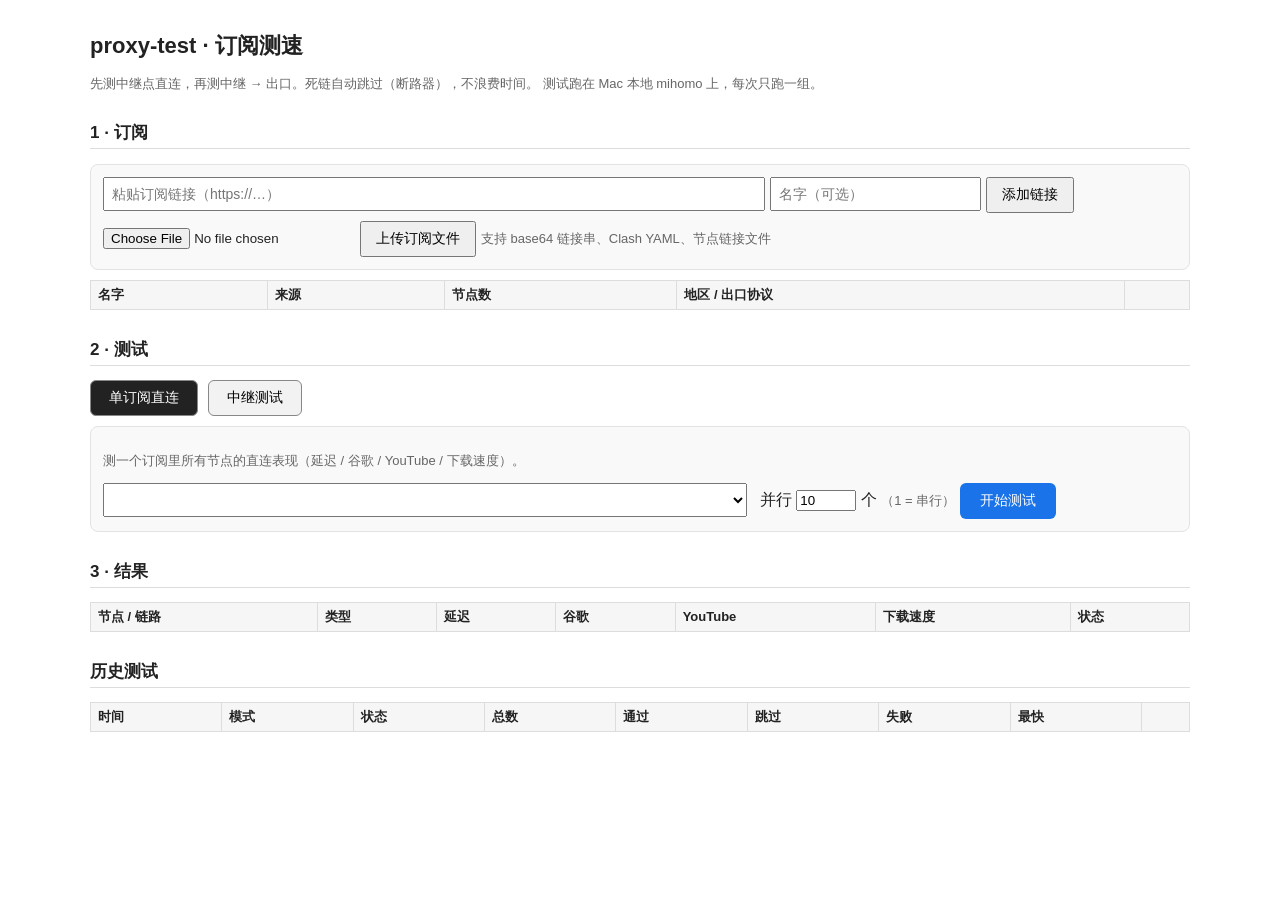
==== proxy-test/static/index.html @ 6a6d6e34 "Initial monorepo: Mac services, source only" ====
<!DOCTYPE html>
<html lang="zh-CN">
<head>
<meta charset="utf-8">
<meta name="viewport" content="width=device-width, initial-scale=1">
<title>proxy-test · 订阅测速</title>
<style>
  body { font-family: -apple-system, "PingFang SC", "Microsoft YaHei", sans-serif;
         max-width: 1100px; margin: 0 auto; padding: 16px; color: #222; }
  h1 { font-size: 22px; } h2 { font-size: 17px; margin-top: 28px;
         border-bottom: 1px solid #ddd; padding-bottom: 4px; }
  .tabs button { padding: 8px 18px; margin-right: 6px; cursor: pointer;
    border: 1px solid #888; background: #f2f2f2; border-radius: 6px; }
  .tabs button.active { background: #222; color: #fff; }
  input[type=text], select { padding: 7px; font-size: 14px; }
  button { padding: 7px 14px; font-size: 14px; cursor: pointer; }
  button.primary { background: #1a73e8; color: #fff; border: none;
    border-radius: 6px; padding: 9px 20px; }
  button:disabled { opacity: .5; cursor: default; }
  table { border-collapse: collapse; width: 100%; font-size: 13px; }
  th, td { border: 1px solid #ddd; padding: 5px 7px; text-align: left; }
  th { background: #f6f6f6; }
  .ok { color: #0a7d1e; } .bad { color: #c00; } .skip { color: #888; }
  .card { background: #f9f9f9; border: 1px solid #e3e3e3; border-radius: 8px;
    padding: 12px; margin: 10px 0; }
  .muted { color: #666; font-size: 13px; }
  #progress { font-size: 14px; }
  .bar { height: 10px; background: #eee; border-radius: 5px; overflow: hidden; }
  .bar > div { height: 100%; background: #1a73e8; width: 0%; }
</style>
</head>
<body>
<h1>proxy-test · 订阅测速</h1>
<p class="muted">先测中继点直连，再测中继 → 出口。死链自动跳过（断路器），不浪费时间。
测试跑在 Mac 本地 mihomo 上，每次只跑一组。</p>

<h2>1 · 订阅</h2>
<div class="card">
  <div>
    <input type="text" id="subUrl" placeholder="粘贴订阅链接（https://…）" style="width:60%">
    <input type="text" id="subName" placeholder="名字（可选）" style="width:18%">
    <button id="addUrlBtn">添加链接</button>
  </div>
  <div style="margin-top:8px">
    <input type="file" id="subFile">
    <button id="uploadBtn">上传订阅文件</button>
    <span class="muted">支持 base64 链接串、Clash YAML、节点链接文件</span>
  </div>
  <div id="subMsg" class="muted"></div>
</div>
<table id="subTable">
  <thead><tr><th>名字</th><th>来源</th><th>节点数</th><th>地区 / 出口协议</th><th></th></tr></thead>
  <tbody></tbody>
</table>

<h2>2 · 测试</h2>
<div class="tabs">
  <button id="tabSingle" class="active">单订阅直连</button>
  <button id="tabRelay">中继测试</button>
</div>
<div class="card" id="singlePanel">
  <p class="muted">测一个订阅里所有节点的直连表现（延迟 / 谷歌 / YouTube / 下载速度）。</p>
  <select id="singleSub" style="width:60%"></select>
  <label style="margin-left:8px">并行 <input id="workers" type="number" value="10" min="1" max="20" style="width:52px"> 个
  <span class="muted">（1 = 串行）</span></label>
  <button class="primary" id="startSingleBtn">开始测试</button>
</div>
<div class="card" id="relayPanel" style="display:none">
  <p class="muted">中继订阅提供中继节点（按地区取一个），出口订阅提供出口节点（全部协议都测）。
  先测直连，再测中继链；死的中继/出口会自动跳过它所有的链。</p>
  <label>中继订阅 <select id="relaySub" style="width:38%"></select></label>
  <label style="margin-left:12px">出口订阅 <select id="exitSub" style="width:38%"></select></label>
  <button class="primary" id="startRelayBtn">开始测试</button>
</div>
<div id="progress"></div>

<h2>3 · 结果</h2>
<div id="summary" class="muted"></div>
<div id="compare"></div>
<table id="resTable">
  <thead><tr><th>节点 / 链路</th><th>类型</th><th>延迟</th><th>谷歌</th>
  <th>YouTube</th><th>下载速度</th><th>状态</th></tr></thead>
  <tbody></tbody>
</table>

<h2>历史测试</h2>
<table id="histTable">
  <thead><tr><th>时间</th><th>模式</th><th>状态</th><th>总数</th><th>通过</th><th>跳过</th><th>失败</th><th>最快</th><th></th></tr></thead>
  <tbody></tbody>
</table>

<script>
const $ = id => document.getElementById(id);
let subs = [];
let pollTimer = null;
let mode = "single";

function fmtSpeed(bps) {
  if (bps == null) return "—";
  if (bps >= 1048576) return (bps/1048576).toFixed(2) + " MB/s";
  if (bps >= 1024) return (bps/1024).toFixed(0) + " KB/s";
  return bps + " B/s";
}
function cell(m) {
  if (!m) return "—";
  if (m.status === "skipped") return '<span class="skip">跳过</span>';
  if (m.code == null || m.code === 0) return '<span class="bad">失败</span>';
  return m.code + " · " + (m.time_s != null ? m.time_s.toFixed(2) + "s" : "");
}
function esc(s){ return String(s==null?"":s).replace(/&/g,"&amp;").replace(/</g,"&lt;"); }

async function api(path, opts) {
  const r = await fetch(path, opts);
  const t = await r.json().catch(()=>({}));
  if (!r.ok) throw new Error(t.detail || ("HTTP " + r.status));
  return t;
}

async function refreshSubs() {
  subs = await api("/api/subscriptions");
  const tb = $("subTable").querySelector("tbody");
  tb.innerHTML = subs.map(s => {
    const detail = (s.regions||[]).join(" ") +
      (s.servers ? " | " + Object.entries(s.servers).map(([k,v])=>k+"["+v.join(",")+"]").join(" ") : "");
    return `<tr><td>${esc(s.name)}</td><td class="muted">${esc(s.source)}</td>
      <td>${s.node_count}</td><td class="muted">${esc(detail)}</td>
      <td><button onclick="delSub('${s.id}')">删除</button></td></tr>`;
  }).join("");
  const opts = subs.map(s => `<option value="${s.id}">${esc(s.name)} (${s.node_count}节点)</option>`).join("");
  $("singleSub").innerHTML = opts;
  $("relaySub").innerHTML = opts;
  $("exitSub").innerHTML = opts;
}
async function delSub(id) {
  if (!confirm("删除这个订阅？")) return;
  await api("/api/subscriptions/" + id, {method: "DELETE"});
  refreshSubs();
}
$("addUrlBtn").onclick = async () => {
  const url = $("subUrl").value.trim();
  if (!url) return;
  $("subMsg").textContent = "拉取中…";
  try {
    const r = await api("/api/subscriptions", {method: "POST",
      headers: {"Content-Type": "application/json"},
      body: JSON.stringify({url, name: $("subName").value.trim()})});
    $("subMsg").textContent = "已添加：" + r.name + "（" + r.node_count + " 节点）";
    $("subUrl").value = ""; $("subName").value = "";
    refreshSubs();
  } catch(e) { $("subMsg").textContent = "失败：" + e.message; }
};
$("uploadBtn").onclick = async () => {
  const f = $("subFile").files[0];
  if (!f) return;
  const fd = new FormData();
  fd.append("file", f);
  $("subMsg").textContent = "上传解析中…";
  try {
    const r = await api("/api/subscriptions", {method: "POST", body: fd});
    $("subMsg").textContent = "已添加：" + r.name + "（" + r.node_count + " 节点）";
    $("subFile").value = "";
    refreshSubs();
  } catch(e) { $("subMsg").textContent = "失败：" + e.message; }
};

function setMode(m) {
  mode = m;
  $("tabSingle").classList.toggle("active", m === "single");
  $("tabRelay").classList.toggle("active", m === "relay");
  $("singlePanel").style.display = m === "single" ? "" : "none";
  $("relayPanel").style.display = m === "relay" ? "" : "none";
}
$("tabSingle").onclick = () => setMode("single");
$("tabRelay").onclick = () => setMode("relay");

async function startTest(body) {
  try {
    const r = await api("/api/test/start", {method: "POST",
      headers: {"Content-Type": "application/json"},
      body: JSON.stringify(body)});
    $("progress").innerHTML = "测试已启动…";
    poll(r.test_id);
  } catch(e) { alert("启动失败：" + e.message); }
}
$("startSingleBtn").onclick = () => {
  const id = $("singleSub").value;
  if (!id) return alert("先添加一个订阅");
  const w = Math.max(1, Math.min(20, parseInt($("workers").value || "10", 10) || 10));
  startTest({mode: "single", sub_id: id, workers: w});
};
$("startRelayBtn").onclick = () => {
  const a = $("relaySub").value, b = $("exitSub").value;
  if (!a || !b) return alert("先选两个订阅");
  startTest({mode: "relay", relay_sub_id: a, exit_sub_id: b});
};

function poll(id) {
  clearInterval(pollTimer);
  pollTimer = setInterval(async () => {
    try {
      const run = await api("/api/test/" + id);
      renderRun(run);
      if (run.status === "done" || run.status === "error") {
        clearInterval(pollTimer);
        refreshHist();
      }
    } catch(e) { clearInterval(pollTimer); }
  }, 2000);
}

function fmtElapsed(s) {
  if (s == null) return "";
  s = Math.round(s);
  if (s < 60) return s + "秒";
  return Math.floor(s / 60) + "分" + (s % 60) + "秒";
}

function renderRun(run) {
  const p = run.progress;
  const wtag = run.workers ? ` · ${run.workers} 并行` : "";
  if (run.status === "running" && p) {
    const pct = p.total ? Math.round(100 * p.done / p.total) : 0;
    $("progress").innerHTML = `<div>进行中：${esc(p.phase)} ${esc(p.name)}
      (${p.done}/${p.total})${wtag}</div><div class="bar"><div style="width:${pct}%"></div></div>`;
  } else if (run.status === "done") {
    $("progress").innerHTML = `<span class="ok">完成</span> ${esc(run.created_at)}` +
      (run.elapsed_s != null ? ` · 用时 ${fmtElapsed(run.elapsed_s)}` : "") + wtag;
  } else if (run.status === "error") {
    $("progress").innerHTML = `<span class="bad">出错：${esc(run.error||"")}</span>`;
  }
  const s = run.summary;
  if (s) {
    $("summary").innerHTML = `总数 ${s.total} · 通过 ${s.ok} · 跳过 ${s.skipped}` +
      (s.slow ? ` · 过慢 ${s.slow}` : "") + ` · 失败 ${s.failed}` +
      (s.best ? ` · 最快：${esc(s.best.name)} ${fmtSpeed(s.best.speed_bps)}` : "");
  }
  const rows = (run.results || []).map(r => {
    const st = r.status === "ok" ? '<span class="ok">通过</span>'
      : r.status === "skipped" ? '<span class="skip">跳过</span>'
      : r.status === "slow" ? '<span class="skip">过慢</span>'
      : '<span class="bad">失败</span>';
    const dl = r.download && (r.download.status === "ok" || r.download.status === "slow")
      ? fmtSpeed(r.download.speed_bps) : "—";
    const note = r.status === "skipped" && r.delay && r.delay.reason ? esc(r.delay.reason) : "";
    return `<tr><td>${esc(r.name)}${note ? "<br><span class='skip'>"+note+"</span>" : ""}</td>
      <td>${esc(r.kind||"")}</td><td>${cell(r.delay)}</td><td>${cell(r.google)}</td>
      <td>${cell(r.youtube)}</td><td>${dl}</td><td>${st}</td></tr>`;
  }).join("");
  $("resTable").querySelector("tbody").innerHTML = rows;
  renderCompare(run);
}

function renderCompare(run) {
  if (run.mode !== "relay") { $("compare").innerHTML = ""; return; }
  const byServer = {};
  for (const r of run.results || []) {
    if (r.kind === "exit-direct") {
      byServer[r.server] = byServer[r.server] || {};
      byServer[r.server][r.protocol] = r;
    }
  }
  const bestChain = {};
  for (const r of run.results || []) {
    if (r.kind !== "chain" || !r.download || r.download.status !== "ok") continue;
    const key = r.server + "|" + r.protocol;
    const sp = r.download.speed_bps || 0;
    if (!bestChain[key] || sp > (bestChain[key].download.speed_bps||0)) bestChain[key] = r;
  }
  const rows = [];
  for (const [srv, protos] of Object.entries(byServer)) {
    for (const [proto, direct] of Object.entries(protos)) {
      const bc = bestChain[srv + "|" + proto];
      const ds = direct.download && direct.download.status === "ok" ? direct.download.speed_bps : 0;
      const cs = bc ? bc.download.speed_bps : 0;
      const verdict = cs > ds ? '<span class="ok">中继更快</span>'
        : (cs > 0 ? '<span class="bad">直连更快</span>' : '<span class="skip">无可用中继</span>');
      rows.push(`<tr><td>${esc(srv)} ${esc(proto)}</td>
        <td>${fmtSpeed(ds)}</td><td>${bc ? esc(bc.name) + " " + fmtSpeed(cs) : "—"}</td>
        <td>${verdict}</td></tr>`);
    }
  }
  if (!rows.length) { $("compare").innerHTML = ""; return; }
  $("compare").innerHTML = `<h3>直连 vs 中继（同一出口）</h3>
    <table><thead><tr><th>出口</th><th>直连速度</th><th>最快中继链</th><th>结论</th></tr></thead>
    <tbody>${rows.join("")}</tbody></table>`;
}

async function refreshHist() {
  const list = await api("/api/tests");
  $("histTable").querySelector("tbody").innerHTML = list.map(t => {
    const s = t.summary || {};
    const best = s.best ? esc(s.best.name) + " " + fmtSpeed(s.best.speed_bps) : "—";
    const when = esc(t.created_at||"") + (t.elapsed_s != null ? "<br><span class='muted'>" + fmtElapsed(t.elapsed_s) + "</span>" : "");
    return `<tr><td>${when}</td><td>${esc(t.mode)}${t.workers ? "×" + t.workers : ""}</td><td>${esc(t.status)}</td>
      <td>${s.total??""}</td><td>${s.ok??""}</td><td>${s.skipped??""}</td><td>${s.failed??""}</td>
      <td>${best}</td><td><button onclick="loadRun('${t.id}')">查看</button></td></tr>`;
  }).join("");
}
async function loadRun(id) {
  const run = await api("/api/test/" + id);
  renderRun(run);
}
refreshSubs();
refreshHist();
</script>
</body>
</html>
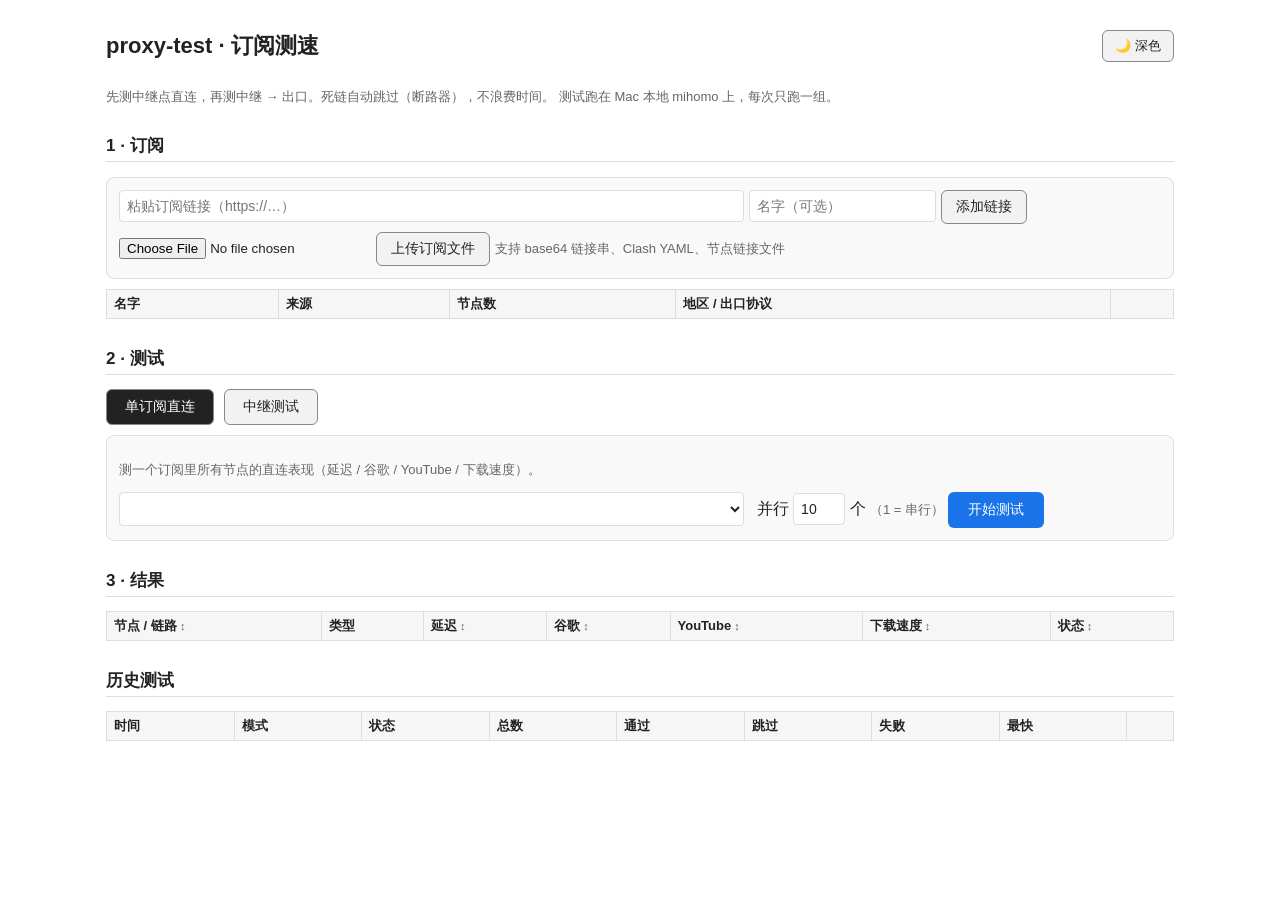
==== commit 03aae9bc: "Auto-sync 2026-11-20" ====
--- a/proxy-test/static/index.html
+++ b/proxy-test/static/index.html
@@ -1,36 +1,99 @@
 <!DOCTYPE html>
-<html lang="zh-CN">
+<html lang="zh-CN" data-theme="light">
 <head>
 <meta charset="utf-8">
 <meta name="viewport" content="width=device-width, initial-scale=1">
 <title>proxy-test · 订阅测速</title>
 <style>
+  :root {
+    --bg: #ffffff; --text: #222; --muted: #666;
+    --card: #f9f9f9; --border: #ddd; --th-bg: #f6f6f6;
+    --accent: #1a73e8; --accent-hover: #1557b0;
+    --ok: #0a7d1e; --warn: #b26a00; --bad: #c00; --skip: #888;
+    --bar-bg: #eee; --row-hover: #f2f7ff; --best-bg: #e8f5e9;
+    --btn-bg: #f2f2f2; --btn-border: #888;
+  }
+  [data-theme="dark"] {
+    --bg: #1a1a1a; --text: #e0e0e0; --muted: #999;
+    --card: #242424; --border: #3a3a3a; --th-bg: #2a2a2a;
+    --accent: #5b9cf6; --accent-hover: #7db3f8;
+    --ok: #4ade80; --warn: #fbbf24; --bad: #f87171; --skip: #888;
+    --bar-bg: #333; --row-hover: #2a3340; --best-bg: #1e3a24;
+    --btn-bg: #2a2a2a; --btn-border: #555;
+  }
+  * { box-sizing: border-box; }
   body { font-family: -apple-system, "PingFang SC", "Microsoft YaHei", sans-serif;
-         max-width: 1100px; margin: 0 auto; padding: 16px; color: #222; }
-  h1 { font-size: 22px; } h2 { font-size: 17px; margin-top: 28px;
-         border-bottom: 1px solid #ddd; padding-bottom: 4px; }
+         max-width: 1100px; margin: 0 auto; padding: 16px;
+         color: var(--text); background: var(--bg); }
+  h1 { font-size: 22px; display: inline; }
+  h2 { font-size: 17px; margin-top: 28px;
+       border-bottom: 1px solid var(--border); padding-bottom: 4px; }
+  h3 { font-size: 15px; margin: 16px 0 8px; }
+  .topbar { display: flex; justify-content: space-between; align-items: center; }
+  .theme-btn { background: var(--btn-bg); color: var(--text);
+    border: 1px solid var(--btn-border); border-radius: 6px;
+    padding: 6px 12px; cursor: pointer; font-size: 13px; }
   .tabs button { padding: 8px 18px; margin-right: 6px; cursor: pointer;
-    border: 1px solid #888; background: #f2f2f2; border-radius: 6px; }
-  .tabs button.active { background: #222; color: #fff; }
-  input[type=text], select { padding: 7px; font-size: 14px; }
-  button { padding: 7px 14px; font-size: 14px; cursor: pointer; }
-  button.primary { background: #1a73e8; color: #fff; border: none;
+    border: 1px solid var(--btn-border); background: var(--btn-bg);
+    color: var(--text); border-radius: 6px; }
+  .tabs button.active { background: var(--text); color: var(--bg); }
+  input[type=text], select { padding: 7px; font-size: 14px;
+    background: var(--bg); color: var(--text); border: 1px solid var(--border);
+    border-radius: 4px; }
+  input[type=number] { padding: 7px; font-size: 14px; background: var(--bg);
+    color: var(--text); border: 1px solid var(--border); border-radius: 4px; }
+  button { padding: 7px 14px; font-size: 14px; cursor: pointer;
+    background: var(--btn-bg); color: var(--text);
+    border: 1px solid var(--btn-border); border-radius: 6px; }
+  button.primary { background: var(--accent); color: #fff; border: none;
     border-radius: 6px; padding: 9px 20px; }
+  button.primary:hover { background: var(--accent-hover); }
   button:disabled { opacity: .5; cursor: default; }
+  .table-wrap { overflow-x: auto; }
   table { border-collapse: collapse; width: 100%; font-size: 13px; }
-  th, td { border: 1px solid #ddd; padding: 5px 7px; text-align: left; }
-  th { background: #f6f6f6; }
-  .ok { color: #0a7d1e; } .bad { color: #c00; } .skip { color: #888; }
-  .card { background: #f9f9f9; border: 1px solid #e3e3e3; border-radius: 8px;
+  th, td { border: 1px solid var(--border); padding: 5px 7px; text-align: left; }
+  th { background: var(--th-bg); white-space: nowrap; }
+  th.sortable { cursor: pointer; user-select: none; }
+  th.sortable:hover { background: var(--row-hover); }
+  th.sortable::after { content: " ↕"; color: var(--muted); font-size: 11px; }
+  th.sort-asc::after { content: " ↑"; color: var(--accent); }
+  th.sort-desc::after { content: " ↓"; color: var(--accent); }
+  tbody tr:hover { background: var(--row-hover); }
+  tr.best-row { background: var(--best-bg); }
+  .ok { color: var(--ok); } .bad { color: var(--bad); } .skip { color: var(--skip); }
+  .warn { color: var(--warn); }
+  .card { background: var(--card); border: 1px solid var(--border); border-radius: 8px;
     padding: 12px; margin: 10px 0; }
-  .muted { color: #666; font-size: 13px; }
+  .muted { color: var(--muted); font-size: 13px; }
   #progress { font-size: 14px; }
-  .bar { height: 10px; background: #eee; border-radius: 5px; overflow: hidden; }
-  .bar > div { height: 100%; background: #1a73e8; width: 0%; }
+  .bar { height: 10px; background: var(--bar-bg); border-radius: 5px; overflow: hidden; }
+  .bar > div { height: 100%; background: var(--accent); width: 0%; }
+  .speed-bar { height: 4px; background: var(--bar-bg); border-radius: 2px;
+    margin-top: 3px; overflow: hidden; min-width: 60px; }
+  .speed-bar > div { height: 100%; border-radius: 2px; }
+  .stats { display: flex; gap: 10px; flex-wrap: wrap; margin: 10px 0; }
+  .stat { background: var(--card); border: 1px solid var(--border);
+    border-radius: 8px; padding: 10px 14px; min-width: 90px; }
+  .stat .num { font-size: 20px; font-weight: 700; }
+  .stat .lbl { font-size: 12px; color: var(--muted); }
+  .filterbar { display: flex; gap: 6px; flex-wrap: wrap; align-items: center;
+    margin: 10px 0; }
+  .filterbar button { padding: 5px 12px; font-size: 13px; }
+  .filterbar button.active { background: var(--text); color: var(--bg); }
+  .filterbar input[type=text] { margin-left: auto; width: 200px; }
+  @media (max-width: 640px) {
+    body { padding: 10px; }
+    .filterbar input[type=text] { margin-left: 0; width: 100%; }
+    .stat { min-width: 70px; padding: 8px 10px; }
+    .stat .num { font-size: 17px; }
+  }
 </style>
 </head>
 <body>
-<h1>proxy-test · 订阅测速</h1>
+<div class="topbar">
+  <h1>proxy-test · 订阅测速</h1>
+  <button class="theme-btn" id="themeBtn" title="切换深色 / 浅色">🌙 深色</button>
+</div>
 <p class="muted">先测中继点直连，再测中继 → 出口。死链自动跳过（断路器），不浪费时间。
 测试跑在 Mac 本地 mihomo 上，每次只跑一组。</p>
 
@@ -48,10 +111,12 @@
   </div>
   <div id="subMsg" class="muted"></div>
 </div>
+<div class="table-wrap">
 <table id="subTable">
   <thead><tr><th>名字</th><th>来源</th><th>节点数</th><th>地区 / 出口协议</th><th></th></tr></thead>
   <tbody></tbody>
 </table>
+</div>
 
 <h2>2 · 测试</h2>
 <div class="tabs">
@@ -75,37 +140,110 @@
 <div id="progress"></div>
 
 <h2>3 · 结果</h2>
-<div id="summary" class="muted"></div>
+<div id="summary"></div>
+<div class="filterbar" id="filterBar" style="display:none">
+  <button data-f="all" class="active">全部</button>
+  <button data-f="ok">通过</button>
+  <button data-f="slow">过慢</button>
+  <button data-f="skipped">跳过</button>
+  <button data-f="failed">失败</button>
+  <label style="margin-left:8px"><input type="checkbox" id="autoFilterChk" checked> 自动过滤低速</label>
+  <label>低于 <input id="filterThreshold" type="number" value="0.5" min="0" max="100" step="0.1" style="width:56px"> MB/s 隐藏</label>
+  <span id="filteredInfo" class="muted" style="display:none"></span>
+  <button id="restoreBtn" style="display:none">恢复显示</button>
+  <input type="text" id="searchBox" placeholder="搜索节点名…">
+</div>
 <div id="compare"></div>
+<div class="table-wrap">
 <table id="resTable">
-  <thead><tr><th>节点 / 链路</th><th>类型</th><th>延迟</th><th>谷歌</th>
-  <th>YouTube</th><th>下载速度</th><th>状态</th></tr></thead>
+  <thead><tr>
+    <th class="sortable" data-sort="name">节点 / 链路</th>
+    <th>类型</th>
+    <th class="sortable" data-sort="delay">延迟</th>
+    <th class="sortable" data-sort="google">谷歌</th>
+    <th class="sortable" data-sort="youtube">YouTube</th>
+    <th class="sortable" data-sort="speed">下载速度</th>
+    <th class="sortable" data-sort="status">状态</th>
+  </tr></thead>
   <tbody></tbody>
 </table>
+</div>
 
 <h2>历史测试</h2>
+<div class="table-wrap">
 <table id="histTable">
   <thead><tr><th>时间</th><th>模式</th><th>状态</th><th>总数</th><th>通过</th><th>跳过</th><th>失败</th><th>最快</th><th></th></tr></thead>
   <tbody></tbody>
 </table>
+</div>
 
 <script>
 const $ = id => document.getElementById(id);
 let subs = [];
 let pollTimer = null;
 let mode = "single";
-
+let currentRun = null;
+let sortKey = "speed", sortDir = -1;   // 默认按速度从快到慢
+let filterStatus = "all", searchText = "";
+let autoFilter = true, filterThresholdMB = 0.5, filteredCount = 0;
+(function initFilterPrefs() {
+  try {
+    const a = localStorage.getItem("proxy-test-autofilter");
+    if (a !== null) autoFilter = a === "1";
+    const t = parseFloat(localStorage.getItem("proxy-test-threshold"));
+    if (t && t > 0) filterThresholdMB = t;
+  } catch(e) {}
+})();
+
+// ---------- 主题 ----------
+function applyTheme(t) {
+  document.documentElement.setAttribute("data-theme", t);
+  $("themeBtn").textContent = t === "dark" ? "☀️ 浅色" : "🌙 深色";
+  try { localStorage.setItem("proxy-test-theme", t); } catch(e) {}
+}
+(function initTheme() {
+  let t = null;
+  try { t = localStorage.getItem("proxy-test-theme"); } catch(e) {}
+  if (!t) t = (window.matchMedia && matchMedia("(prefers-color-scheme: dark)").matches) ? "dark" : "light";
+  applyTheme(t);
+})();
+$("themeBtn").onclick = () => {
+  const cur = document.documentElement.getAttribute("data-theme");
+  applyTheme(cur === "dark" ? "light" : "dark");
+};
+
+// ---------- 格式化 ----------
 function fmtSpeed(bps) {
   if (bps == null) return "—";
   if (bps >= 1048576) return (bps/1048576).toFixed(2) + " MB/s";
   if (bps >= 1024) return (bps/1024).toFixed(0) + " KB/s";
   return bps + " B/s";
 }
+function speedClass(bps) {
+  if (bps == null || bps <= 0) return "bad";
+  if (bps >= 5*1048576) return "ok";
+  if (bps >= 1048576) return "warn";
+  return "bad";
+}
+function speedBarColor(bps) {
+  if (bps == null || bps <= 0) return "var(--bad)";
+  if (bps >= 5*1048576) return "var(--ok)";
+  if (bps >= 1048576) return "var(--warn)";
+  return "var(--bad)";
+}
+function latencyClass(ms) {
+  if (ms == null) return "";
+  if (ms < 200) return "ok";
+  if (ms < 500) return "warn";
+  return "bad";
+}
 function cell(m) {
   if (!m) return "—";
   if (m.status === "skipped") return '<span class="skip">跳过</span>';
   if (m.code == null || m.code === 0) return '<span class="bad">失败</span>';
-  return m.code + " · " + (m.time_s != null ? m.time_s.toFixed(2) + "s" : "");
+  const ms = m.time_s != null ? Math.round(m.time_s * 1000) : null;
+  const cls = latencyClass(ms);
+  return m.code + ' · <span class="' + cls + '">' + (ms != null ? ms + "ms" : "") + "</span>";
 }
 function esc(s){ return String(s==null?"":s).replace(/&/g,"&amp;").replace(/</g,"&lt;"); }
 
@@ -116,6 +254,7 @@
   return t;
 }
 
+// ---------- 订阅 ----------
 async function refreshSubs() {
   subs = await api("/api/subscriptions");
   const tb = $("subTable").querySelector("tbody");
@@ -163,6 +302,7 @@
   } catch(e) { $("subMsg").textContent = "失败：" + e.message; }
 };
 
+// ---------- 模式切换 ----------
 function setMode(m) {
   mode = m;
   $("tabSingle").classList.toggle("active", m === "single");
@@ -173,6 +313,7 @@
 $("tabSingle").onclick = () => setMode("single");
 $("tabRelay").onclick = () => setMode("relay");
 
+// ---------- 启动测试 ----------
 async function startTest(body) {
   try {
     const r = await api("/api/test/start", {method: "POST",
@@ -215,7 +356,106 @@
   return Math.floor(s / 60) + "分" + (s % 60) + "秒";
 }
 
+// ---------- 排序 / 筛选 ----------
+function sortVal(r, key) {
+  if (key === "name") return (r.name || "").toLowerCase();
+  if (key === "speed") {
+    const d = r.download;
+    return (d && (d.status === "ok" || d.status === "slow") && d.speed_bps != null) ? d.speed_bps : -1;
+  }
+  if (key === "delay") return (r.delay && r.delay.time_s != null) ? r.delay.time_s : 1e9;
+  if (key === "google") return (r.google && r.google.time_s != null) ? r.google.time_s : 1e9;
+  if (key === "youtube") return (r.youtube && r.youtube.time_s != null) ? r.youtube.time_s : 1e9;
+  if (key === "status") {
+    const order = {ok: 0, slow: 1, skipped: 2, failed: 3};
+    return order[r.status] != null ? order[r.status] : 4;
+  }
+  return 0;
+}
+function usableSpeed(r) {
+  const d = r.download;
+  if (!d) return null;
+  if ((d.status === "ok" || d.status === "slow") && d.speed_bps != null) return d.speed_bps;
+  return null;
+}
+function applySortFilter(rows) {
+  let out = rows.slice();
+  filteredCount = 0;
+  if (autoFilter) {
+    const th = filterThresholdMB * 1048576;
+    const kept = [];
+    for (const r of out) {
+      if (r.status === "skipped") { kept.push(r); continue; }  // 断路器跳过的节点未测速，不过滤
+      const sp = usableSpeed(r);
+      if (sp != null && sp >= th) kept.push(r);
+      else filteredCount++;
+    }
+    out = kept;
+  }
+  if (filterStatus !== "all") out = out.filter(r => r.status === filterStatus);
+  if (searchText) {
+    const q = searchText.toLowerCase();
+    out = out.filter(r => (r.name || "").toLowerCase().includes(q));
+  }
+  out.sort((a, b) => {
+    const va = sortVal(a, sortKey), vb = sortVal(b, sortKey);
+    if (va < vb) return -sortDir;
+    if (va > vb) return sortDir;
+    return 0;
+  });
+  return out;
+}
+document.querySelectorAll("#resTable th.sortable").forEach(th => {
+  th.addEventListener("click", () => {
+    const k = th.dataset.sort;
+    if (sortKey === k) sortDir = -sortDir;
+    else { sortKey = k; sortDir = (k === "name") ? 1 : -1; }
+    document.querySelectorAll("#resTable th.sortable").forEach(h => {
+      h.classList.remove("sort-asc", "sort-desc");
+      if (h.dataset.sort === sortKey) h.classList.add(sortDir === 1 ? "sort-asc" : "sort-desc");
+    });
+    if (currentRun) renderResults(currentRun);
+  });
+});
+document.querySelectorAll("#filterBar button[data-f]").forEach(btn => {
+  btn.addEventListener("click", () => {
+    filterStatus = btn.dataset.f;
+    document.querySelectorAll("#filterBar button[data-f]").forEach(b =>
+      b.classList.toggle("active", b === btn));
+    if (currentRun) renderResults(currentRun);
+  });
+});
+$("searchBox").addEventListener("input", e => {
+  searchText = e.target.value.trim();
+  if (currentRun) renderResults(currentRun);
+});
+
+// ---------- 自动过滤低速节点 ----------
+$("autoFilterChk").checked = autoFilter;
+$("filterThreshold").value = filterThresholdMB;
+$("autoFilterChk").addEventListener("change", e => {
+  autoFilter = e.target.checked;
+  try { localStorage.setItem("proxy-test-autofilter", autoFilter ? "1" : "0"); } catch(err) {}
+  if (currentRun) renderResults(currentRun);
+});
+$("filterThreshold").addEventListener("change", e => {
+  const v = parseFloat(e.target.value);
+  if (v && v > 0) {
+    filterThresholdMB = v;
+    try { localStorage.setItem("proxy-test-threshold", String(v)); } catch(err) {}
+    if (currentRun) renderResults(currentRun);
+  }
+});
+$("restoreBtn").addEventListener("click", () => {
+  autoFilter = false;
+  $("autoFilterChk").checked = false;
+  try { localStorage.setItem("proxy-test-autofilter", "0"); } catch(err) {}
+  if (currentRun) renderResults(currentRun);
+});
+
+// ---------- 渲染 ----------
 function renderRun(run) {
+  currentRun = run;
   const p = run.progress;
   const wtag = run.workers ? ` · ${run.workers} 并行` : "";
   if (run.status === "running" && p) {
@@ -230,24 +470,57 @@
   }
   const s = run.summary;
   if (s) {
-    $("summary").innerHTML = `总数 ${s.total} · 通过 ${s.ok} · 跳过 ${s.skipped}` +
-      (s.slow ? ` · 过慢 ${s.slow}` : "") + ` · 失败 ${s.failed}` +
-      (s.best ? ` · 最快：${esc(s.best.name)} ${fmtSpeed(s.best.speed_bps)}` : "");
-  }
-  const rows = (run.results || []).map(r => {
+    const best = s.best ? `${esc(s.best.name)} ${fmtSpeed(s.best.speed_bps)}` : "—";
+    $("summary").innerHTML = `<div class="stats">
+      <div class="stat"><div class="num">${s.total}</div><div class="lbl">总数</div></div>
+      <div class="stat"><div class="num ok">${s.ok}</div><div class="lbl">通过</div></div>
+      <div class="stat"><div class="num skip">${s.skipped}</div><div class="lbl">跳过</div></div>
+      ${s.slow ? `<div class="stat"><div class="num warn">${s.slow}</div><div class="lbl">过慢</div></div>` : ""}
+      <div class="stat"><div class="num bad">${s.failed}</div><div class="lbl">失败</div></div>
+      <div class="stat" style="min-width:180px"><div class="num" style="font-size:15px">${best}</div><div class="lbl">最快</div></div>
+    </div>`;
+    $("filterBar").style.display = "flex";
+  }
+  renderResults(run);
+  renderCompare(run);
+}
+
+function updateFilteredInfo() {
+  const info = $("filteredInfo"), btn = $("restoreBtn");
+  if (autoFilter && filteredCount > 0) {
+    info.style.display = "";
+    info.textContent = `已自动过滤 ${filteredCount} 个低速/不可用节点`;
+    btn.style.display = "";
+  } else {
+    info.style.display = "none";
+    btn.style.display = "none";
+  }
+}
+
+function renderResults(run) {
+  const rows = applySortFilter(run.results || []);
+  const maxSpeed = Math.max(0, ...(run.results || []).map(r =>
+    (r.download && r.download.speed_bps) || 0));
+  const bestName = run.summary && run.summary.best ? run.summary.best.name : null;
+  $("resTable").querySelector("tbody").innerHTML = rows.map(r => {
     const st = r.status === "ok" ? '<span class="ok">通过</span>'
       : r.status === "skipped" ? '<span class="skip">跳过</span>'
-      : r.status === "slow" ? '<span class="skip">过慢</span>'
+      : r.status === "slow" ? '<span class="warn">过慢</span>'
       : '<span class="bad">失败</span>';
-    const dl = r.download && (r.download.status === "ok" || r.download.status === "slow")
-      ? fmtSpeed(r.download.speed_bps) : "—";
+    const d = r.download;
+    const hasDl = d && (d.status === "ok" || d.status === "slow");
+    const spd = hasDl ? d.speed_bps : null;
+    const dlHtml = hasDl
+      ? `<span class="${speedClass(spd)}">${fmtSpeed(spd)}</span>
+         <div class="speed-bar"><div style="width:${maxSpeed ? Math.round(100 * spd / maxSpeed) : 0}%;background:${speedBarColor(spd)}"></div></div>`
+      : "—";
     const note = r.status === "skipped" && r.delay && r.delay.reason ? esc(r.delay.reason) : "";
-    return `<tr><td>${esc(r.name)}${note ? "<br><span class='skip'>"+note+"</span>" : ""}</td>
+    const isBest = bestName && r.name === bestName;
+    return `<tr${isBest ? ' class="best-row"' : ""}><td>${esc(r.name)}${note ? "<br><span class='skip'>"+note+"</span>" : ""}</td>
       <td>${esc(r.kind||"")}</td><td>${cell(r.delay)}</td><td>${cell(r.google)}</td>
-      <td>${cell(r.youtube)}</td><td>${dl}</td><td>${st}</td></tr>`;
+      <td>${cell(r.youtube)}</td><td>${dlHtml}</td><td>${st}</td></tr>`;
   }).join("");
-  $("resTable").querySelector("tbody").innerHTML = rows;
-  renderCompare(run);
+  updateFilteredInfo();
 }
 
 function renderCompare(run) {
@@ -275,14 +548,15 @@
       const verdict = cs > ds ? '<span class="ok">中继更快</span>'
         : (cs > 0 ? '<span class="bad">直连更快</span>' : '<span class="skip">无可用中继</span>');
       rows.push(`<tr><td>${esc(srv)} ${esc(proto)}</td>
-        <td>${fmtSpeed(ds)}</td><td>${bc ? esc(bc.name) + " " + fmtSpeed(cs) : "—"}</td>
+        <td><span class="${speedClass(ds)}">${fmtSpeed(ds)}</span></td>
+        <td>${bc ? esc(bc.name) + ' <span class="' + speedClass(cs) + '">' + fmtSpeed(cs) + "</span>" : "—"}</td>
         <td>${verdict}</td></tr>`);
     }
   }
   if (!rows.length) { $("compare").innerHTML = ""; return; }
   $("compare").innerHTML = `<h3>直连 vs 中继（同一出口）</h3>
-    <table><thead><tr><th>出口</th><th>直连速度</th><th>最快中继链</th><th>结论</th></tr></thead>
-    <tbody>${rows.join("")}</tbody></table>`;
+    <div class="table-wrap"><table><thead><tr><th>出口</th><th>直连速度</th><th>最快中继链</th><th>结论</th></tr></thead>
+    <tbody>${rows.join("")}</tbody></table></div>`;
 }
 
 async function refreshHist() {
